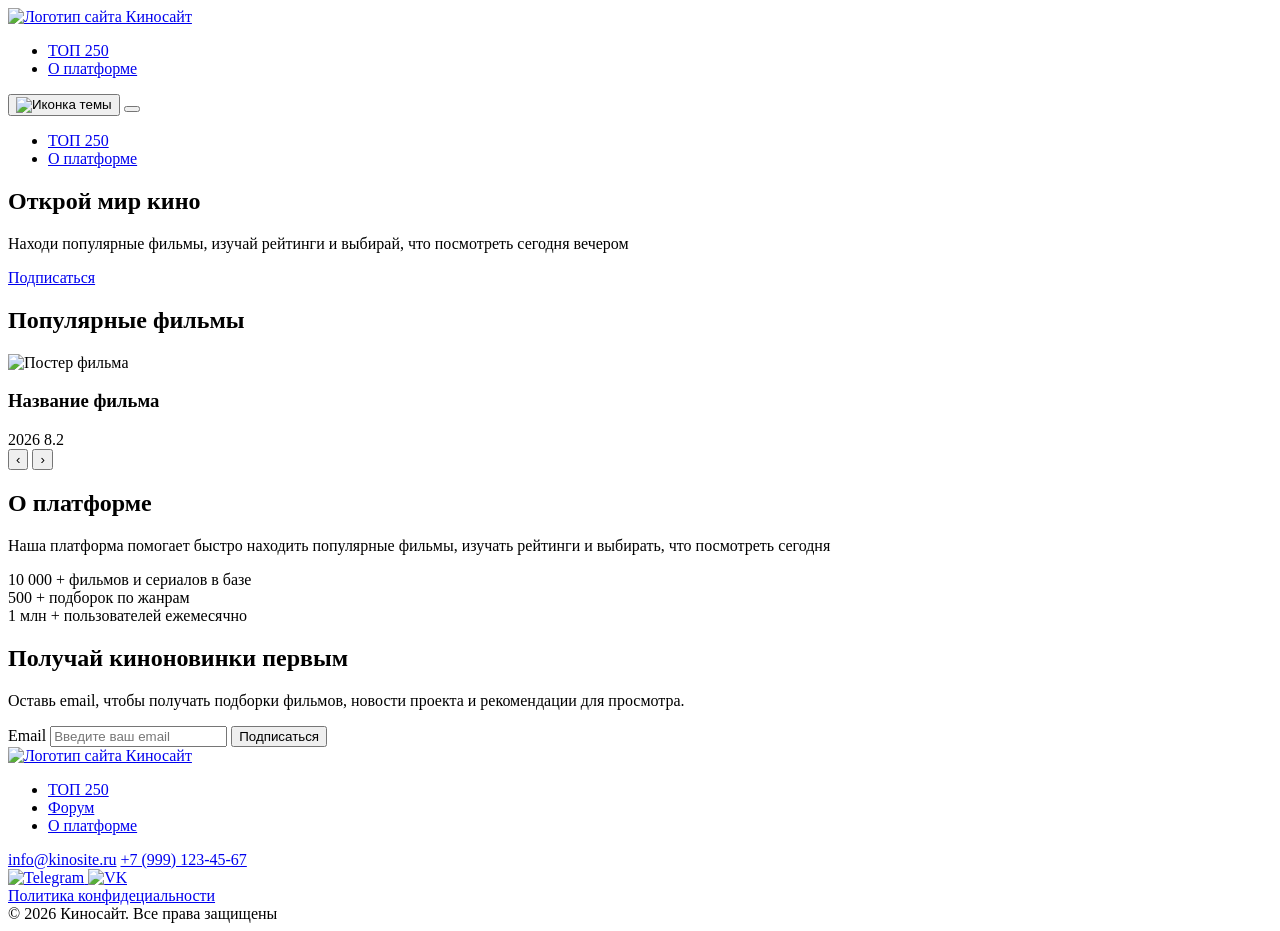
==== index.html @ c2e2c1c7 "Add files via upload" ====
<!DOCTYPE html>
<html lang="ru">

<head>
    <meta charset="UTF-8">
    <meta name="viewport" content="width=device-width, initial-scale=1.0">
    <title>Киносайт</title>

    <meta name="about_description" content="Киносайт - платформа для поиска популярных фильмов, рейтингов для просмотра">
    <meta name="keywords" content="кино, фильмы, топ 250, рейтинги">

    <meta property="og:title" content="Киносайт - популярные фильмы и рейтинги">
    <meta property="og:description" content="Находи популярные фильмы и выбирай кино для просмотра">
    <meta property="og:image" content=https://xcross16x-ctrl.github.io/kinosite/assets/images/og-image.png"">
    <meta property="og:type" content=website"">
    <meta property="og:url" content=" <meta property="og:url" content="">
    <meta name="theme-color" content="https://xcross16x-ctrl.github.io/kinosite/">
    <meta name="theme-color" content="#FFB300">
    <link rel="manifest" href="manifest.json">
    <link rel="stylesheet" href="css/reset.css">
    <link rel="stylesheet" href="css/fonts.css">
    <link rel="stylesheet" href="css/style.css">
    <link rel="stylesheet" href="css/theme.css">
</head>

<body>
    <!-- Шапка сайта -->
    <header class="header" itemscope itemtype="https://schema.org/WPHeader">
        <div class="container header_container">
            <a class="header_logo" href="#">
                <img src="assets/images/logo.png" alt="Логотип сайта Киносайт" itemprop="logo">
            </a>
            <nav class="header_nav" itemscope itemtype="https://schema.org/SiteNavigationElement">
                <ul class="header_menu">
                    <li class="header_item" itemprop="name">
                        <a class="header_item-link" href="top250.html" itemprop="url">ТОП 250</a>
                    </li>
                    <li class="header_item" itemprop="name">
                        <a class="header_item-link" href="#about" itemprop="url">О платформе</a>
                    </li>
                </ul>
            </nav>
            <div class="header_actions">
                <button class="header_theme" aria-label="Переключить тему" type="button">
                    <img src="assets/images/tema.png" alt="Иконка темы">
                </button>

                <button class="header_burger" type="button">
                    <span class="header_burger-line"></span>
                    <span class="header_burger-line"></span>
                    <span class="header_burger-line"></span>
                </button>
            </div>
            <!-- Мобильное меню -->
            <nav class="header_mobile-menu">
                <ul class="header_mobile-list">
                    <li><a href="top250.html">ТОП 250</a></li>
                    <li><a href="#about">О платформе</a></li>
                </ul>
            </nav>
        </div>
    </header>
    <main class="main">
        <!-- Hero-блок -->
        <section class="hero">
            <div class="container hero_container">
                <div class="hero_content">
                    <h1 class="hero_title">Открой мир кино</h1>
                    <p class="hero_subtitle">Находи популярные фильмы, изучай рейтинги и выбирай, что посмотреть сегодня вечером</p>
                    <a class="hero_cta" href="#subcribe">Подписаться</a>
                </div>
            </div>
        </section>
        <!-- Блок с фильмами -->
        <section class="movies section">
            <div class="container movies_container">
                <h2 class="title movies_title">Популярные фильмы</h2>
                <div class="movies_list">
                    <!-- С помощью JS -->
                    <article class="movie_card">
                        <img class="movie_card-poster" src="" alt="Постер фильма">
                        <div class="movie_card-content">
                            <h3 class="movie_card-title">Название фильма</h3>
                            <div class="movie_card-bottom">
                                <span class="movie_card-year">2026</span>
                                <span class="movie_card-rating">8.2</span>
                            </div>
                        </div>
                    </article>
                </div>
                <!-- Пагинация -->
                 <div class="movies_pagination">
                    <button class="movies_pagination-button movies_pagination-prev"> 
                        &#8249;
                    </button>
                    <button class="movies_pagination-button movies_pagination-next">
                        &#8250;
                    </button>
                 </div>
            </div>
        </section>
        <!-- Блок о платформе -->
        <section class="about section" id="about">
            <div class="container about_container">
                <h2 class="title about_title">О платформе</h2>
                <p class="about_description">Наша платформа помогает быстро находить популярные фильмы, изучать рейтинги и выбирать, что посмотреть сегодня</p>
                <div class="about_stats">
                    <div class="about_stat">
                        <span class="about_stat-number">10 000 +</span>
                        <span class="about_stat-text">фильмов и сериалов в базе</span>
                    </div>
                    <div class="about_stat">
                        <span class="about_stat-number">500 +</span>
                        <span class="about_stat-text">подборок по жанрам</span>
                    </div>
                    <div class="about_stat">
                        <span class="about_stat-number">1 млн +</span>
                        <span class="about_stat-text">пользователей ежемесячно</span>
                    </div>
                </div>
            </div>
        </section>
        <!-- Блок подписки -->
        <section class="subcribe section" id="subcribe">
            <div class="container subcribe_container">
                <h2 class="title subcribe_title">Получай киноновинки первым</h2>
                <p class="subcribe_description">Оставь email, чтобы получать подборки фильмов, новости проекта и рекомендации для просмотра.</p>
                <form class="subcribe_form">
                    <label class="visuall-hidden" for="email">Email</label>
                    <input id="email" class="subcribe_form-email" type="email" name="email" placeholder="Введите ваш email" aria-label="Введите ваш email" required>
                    <button class="subcribe_form-button" type="submit">Подписаться</button>
                </form>
            </div>
        </section>
    </main>
    <footer class="footer" itemscope itemtype="https://schema.org/WPFooter">
        <div class="footer_top">
            <div class="container footer_top-container">
                <div class="footer_left">
                    <a class="footer_logo" href="#">
                        <img src="assets/images/logo.png" alt="Логотип сайта Киносайт">
                    </a>
                </div>
                <div class="footer_center">
                    <nav class="footer_nav">
                        <ul class="footer_menu">
                            <li class="footer_item" itemprop="name">
                                <a class="footer_link" href="top250.html" itemprop="url">ТОП 250</a>
                            </li>
                            <li class="footer_item" itemprop="name">
                                <a class="footer_link" href="#" itemprop="url">Форум</a>
                            </li>
                            <li class="footer_item" itemprop="name">
                                <a class="footer_link" href="#about" itemprop="url">О платформе</a>
                            </li>
                        </ul>
                    </nav>
                </div>
                <div class="footer_right">
                    <a class="footer_contact" href="mailto:info@kinosite.ru">info@kinosite.ru</a>
                    <a class="footer_contact" href="tel:+79991234567">+7 (999) 123-45-67</a>
                    <div class="footer_social">
                        <a class="footer_social-link" href="#">
                            <img src="assets/icons/tg.jpg" alt="Telegram">
                        </a>
                        <a class="footer_social-link" href="#">
                            <img src="assets/icons/VK.com-logo.svg" alt="VK">
                        </a>
                    </div>
                </div>
            </div>
        </div>
        <div class="footer_bottom">
            <div class="container footer_bottom_container">
                <a class="footer_policy-link" href="#">Политика конфидециальности</a>
                <div class="footer_copy">
                    © 2026 Киносайт. Все права защищены
                </div>
            </div>
        </div>
    </footer>
    <script src="js/script.js"></script>
    <script src="js/theme.js"></script>
</body>

</html>
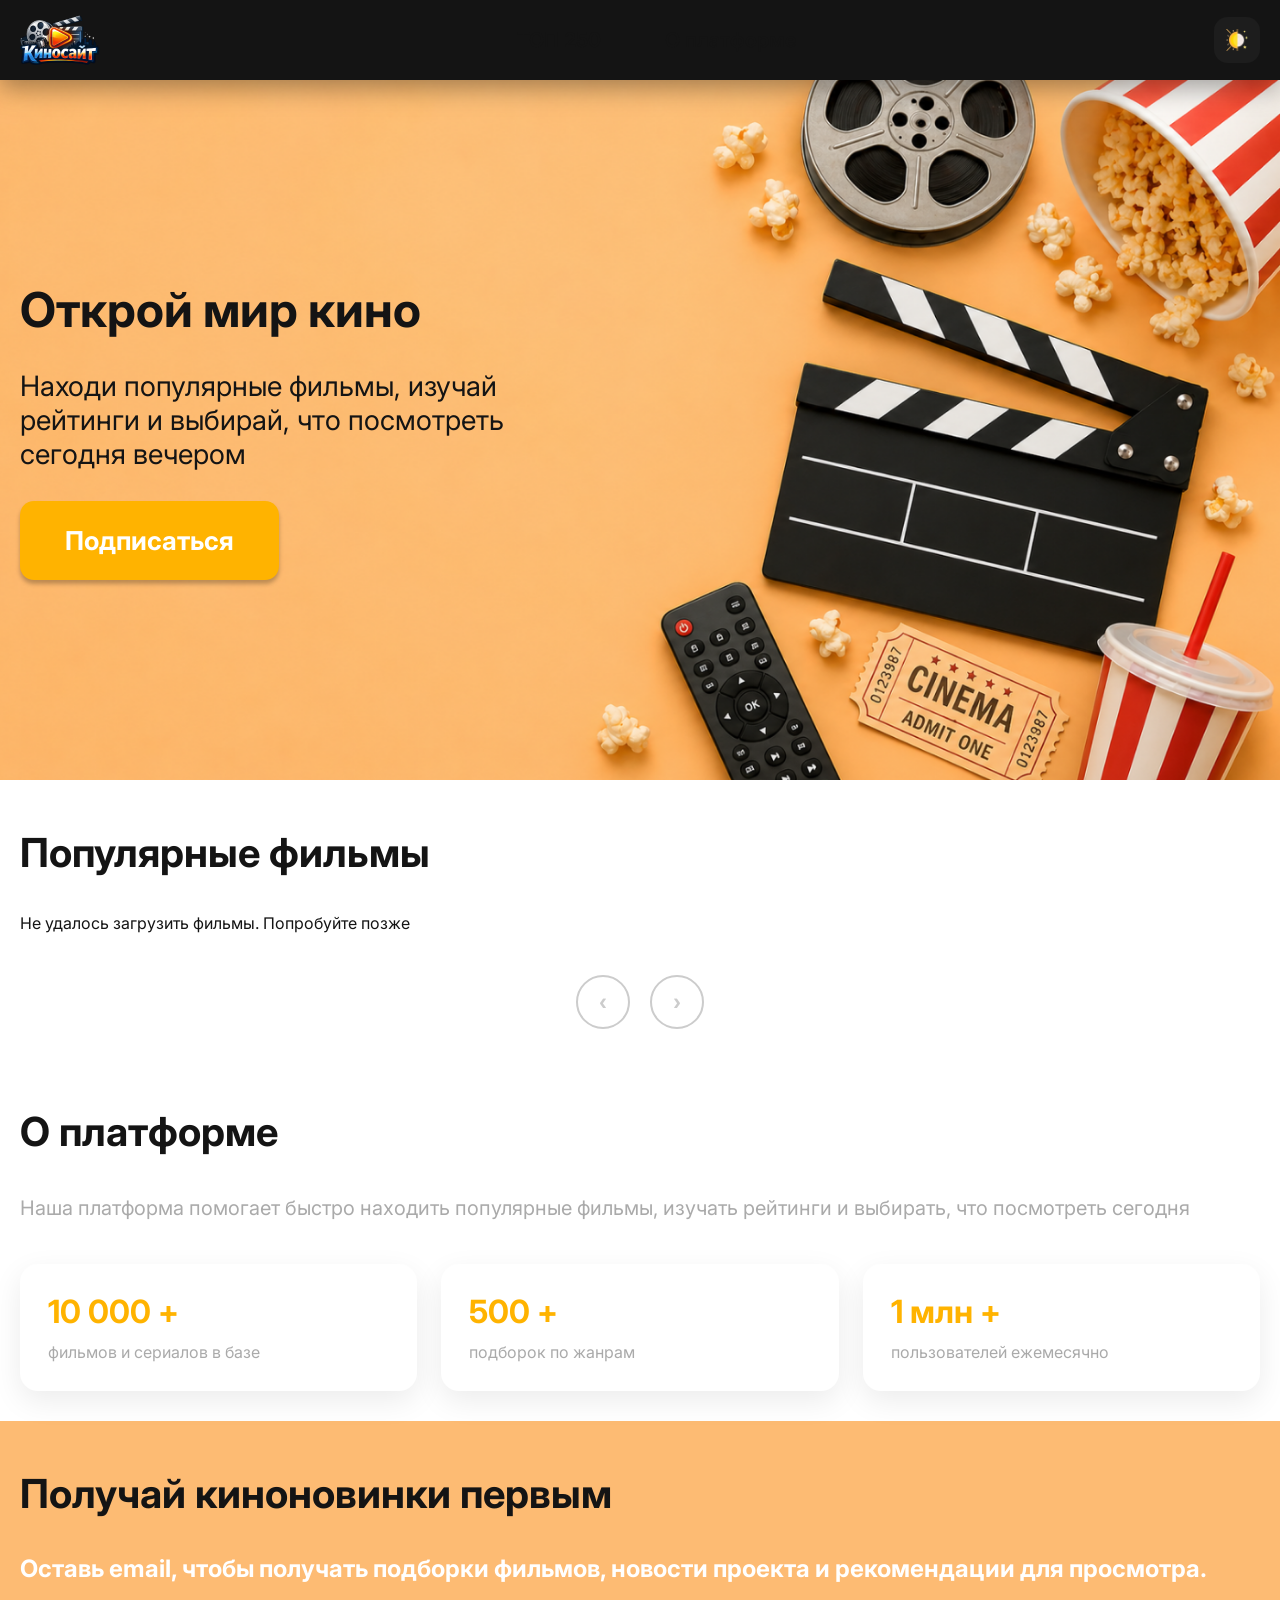
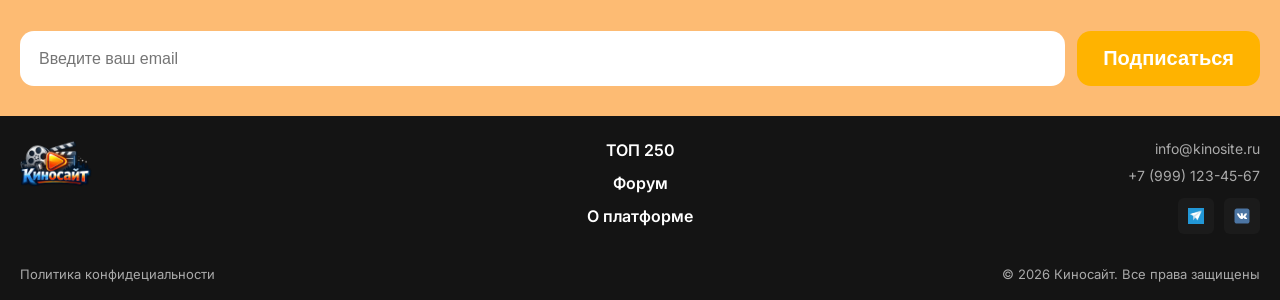
==== commit 39944205: "Add files via upload" ====
--- a/index.html
+++ b/index.html
@@ -11,7 +11,7 @@
 
     <meta property="og:title" content="Киносайт - популярные фильмы и рейтинги">
     <meta property="og:description" content="Находи популярные фильмы и выбирай кино для просмотра">
-    <meta property="og:image" content=https://xcross16x-ctrl.github.io/kinosite/assets/images/og-image.png"">
+    <meta property="og:image" content=assets/images/og-image.png"">
     <meta property="og:type" content=website"">
     <meta property="og:url" content=" <meta property="og:url" content="">
     <meta name="theme-color" content="https://xcross16x-ctrl.github.io/kinosite/">
--- a/css/fonts.css
+++ b/css/fonts.css
@@ -0,0 +1,4 @@
+@font-face {
+    font-family: "Inter";
+    src: url("../assets/fonts/Inter-VariableFont_opsz\,wght.ttf");
+}
--- a/css/style.css
+++ b/css/style.css
@@ -0,0 +1,698 @@
+:root{
+    /* цвет шапки и футера */
+    --color-dark: #141414;
+    /* цвет фона */
+    --color-light: #fff;
+    /* фон для hero-блока */
+    --color-hero-bg: #FDBB73;
+
+    /* акцент */
+    --color-accent: #FFB300;
+    /* не активная кнопка */
+    --color-disabled: #ccc;
+
+    /* белый текст */
+    --color-text-light: #fff;
+    /* приглущенный цвет */
+    --color-text-muted: #aaa;
+    /* черный текст */
+    --color-text: #141414;
+    --color-header-text: #fff
+    /* цвет текста в hero */
+    --color-hero-text: #3A2E2A;
+
+    /* тень для шапки */
+    --shadow-header: 0 8px 24px rgba(0,0,0, 0.35);
+    /* тень для выпадающего меню */
+    --shadow-dropdown: 0 10px 30px rgba(0,0,0, 0.5);
+    /* тень для кнопки в hero */
+    --shadow-hero-button: 0 4px 4px rgba(0, 0 , 0, 0.25);
+    /* тень для карточки */
+    --shadow-card: 0 10px 30px rgba(0,0,0, 0.08);
+    /* тень карточки при наведении */
+    --shadow-card-hover: 0 14px 36px rgba(0,0,0, 0.14);
+
+}
+html,
+body{
+    height: 100%;
+}
+
+body{
+    font-family: "Inter", Arial, sans-serif;
+    background: var(--color-light);
+    color: var(--color-text);
+    display: flex;
+    flex-direction: column;
+    min-height: 100vh;
+}
+.container{
+    width: 100%;
+    max-width: 1440px;
+    margin: 0 auto;
+    padding: 0 20px;
+}
+
+/* header */
+.header{
+    position: sticky;
+    top: 0;
+    z-index: 1000;
+    background: var(--color-dark);
+    box-shadow: var(--shadow-header);
+}
+.header_container{
+    min-height: 80px;
+    padding-top: 14px;
+    padding-bottom: 14px;
+    display: flex;
+    align-items: center;
+    justify-content: space-between;
+    gap: 24px;
+    position: relative;
+}
+.header_logo{
+    display: inline-flex;
+    align-items: center;
+    flex-shrink: 0;
+    transition: transoform 0.3s ease;
+}
+.header_logo:hover{
+    transform: scale(1.03);
+}
+.header_logo img{
+    width: 80px;
+    height: auto;
+    object-fit: contain;
+}
+.header_nav{
+    flex-grow: 1;
+    display: flex;
+    justify-content: center;
+}
+.header_menu{
+    display: flex;
+    align-items: center;
+    gap: 28px;
+}
+.header_item-link{
+    color: var(--color-header-text);
+    display: inline-flex;
+    align-items: center;
+    justify-content: center;
+    padding: 12px 18px;
+    font-size: 20px;
+    font-weight: 600;
+    transition: color 0.3s ease, transform 0.3s ease;
+}
+.header_item-link:hover{
+    color: var(--color-accent);
+    transform: translateY(-2px);
+}
+.header_actions{
+    display: flex;
+    align-items: center;
+    gap: 12px;
+    flex-shrink: 0;
+}
+.header_theme,
+.header_burger{
+    width: 46px;
+    height: 46px;
+    border: 1px solid transparent;
+    border-radius: 14px;
+    background: rgba(255, 255, 255, 0.04);
+    display: inline-flex;
+    align-items: center;
+    justify-content: center;
+    cursor: pointer;
+    transition: border-color 0.3s ease, transform 0.3s ease;
+}
+.header_theme:hover,
+.header_burger:hover{
+    border-color: rgba(255, 179, 0, 0.4);
+    transform: translateY(-2px);
+}
+.header_theme img{
+    width: 22px;
+    height: 22px;
+    object-fit: contain;
+}
+.header_burger{
+    display: none;
+    flex-direction: column;
+    gap: 4px;
+}
+.header_burger-line{
+    width: 20px;
+    height: 2px;
+    background: var(--color-accent);
+    display: block;
+}
+.header_mobile-menu{
+    position: absolute;
+    top: 100%;
+    right: 20px;
+    min-height: 200px;
+    padding: 16px;
+    border-radius: 12px;
+    background: var(--color-dark);
+    box-shadow: var(--shadow-dropdown);
+    opacity: 0;
+    pointer-events: none;
+    transform: translateY(-10px);
+    transition:  0.3s ease;
+}
+.header_mobile-menu.active{
+    opacity: 1;
+    pointer-events: auto;
+    transform: translateY(0);
+}
+.header_mobile-list{
+    display: flex;
+    flex-direction: column;
+    gap: 14px;
+}
+.header_mobile-list a{
+    color: var(--color-header-text);
+    font-size: 16px;
+    font-weight: 600;
+    transition: 0.3s ease;
+}
+.header_mobile-list a:hover{
+    color: var(--color-accent);
+}
+
+/* Основная часть */
+.main{
+    flex: 1;
+    background: var(--color-light);
+    color: var(--color-dark);
+}
+/* Hero-блок */
+.hero{
+    background: url("../assets/images/hero.png");
+    background-position: right center;
+    background-size: cover;
+    background-repeat: no-repeat;
+    background-color: var(--color-hero-bg);
+    min-height: 100vh;
+    display: flex;
+    align-items: center;
+}
+.hero_container{
+    display: flex;
+    align-items: center;
+}
+.hero_content{
+    max-width: 693px;
+    display: flex;
+    flex-direction: column;
+    gap: 43px;
+}
+.hero_title{
+    font-size: 48px;
+    font-weight: 700;
+    color: var(--color-hero-text);
+}
+.hero_subtitle{
+    font-size: 28px;
+    line-height: 34px;
+    color: var(--color-hero-text);
+}
+.hero_cta{
+    align-self: flex-start;
+    display: inline-flex;
+    align-items: center;
+    justify-content: center;
+    padding: 24px 45px;
+    border-radius: 14px;
+    background-color: var(--color-accent);
+    color: var(--color-text-light);
+    font-size: 26px;
+    font-weight: 700;
+    box-shadow: var(--shadow-hero-button);
+    transition: all 0.3s ease;
+}
+.hero_cta:hover{
+    transform: translateY(-2px);
+    opacity: 0.9;
+}
+
+.section{
+    padding-top: 48px;
+    padding-bottom: 30px;
+}
+.title{
+    font-size: 48px;
+    padding-bottom: 48px;
+    font-weight: 700;
+    color: var(--color-text);
+}
+/* Movies */
+.movies_list{
+    display: grid;
+    grid-template-columns: repeat(4, 1fr);
+    gap: 28px;
+}
+.movie_card{
+    display: flex;
+    flex-direction: column;
+    background: var(--color-light);
+    border-radius: 18px;
+    overflow: hidden;
+    box-shadow: var(--shadow-card);
+    transition: transform 0.3s ease, box-shadow 0.3s ease;
+}
+.movie_card:hover{
+    transform: translateY(-6px);
+    box-shadow: var(--shadow-card-hover);
+}
+.movie_card-poster{
+    width: 100%;
+    height: 360px;
+    object-fit: cover;
+}
+.movie_card-content{
+    display: flex;
+    flex-direction: column;
+    flex: 1;
+    gap: 12px;
+    padding: 18px;
+}
+.movie_card-title{
+    min-height: 48px;
+    font-size: 20px;
+    font-weight: 700;
+}
+.movie_card-bottom{
+    display: flex;
+    justify-content: space-between;
+    align-items: center;
+    margin-top: auto;
+}
+.movie_card-year{
+    font-size: 16px;
+    color: var(--color-text-muted);
+}
+.movie_card-rating{
+    font-weight: 700;
+    padding: 6px 10px;
+    background: var(--color-accent);
+    color: var(--color-text);
+    border-radius: 10px;
+}
+/* стили для кнопки подробнее */
+.movie_card-button{
+    display: inline-block;
+    text-align: center;
+    margin-top: 16px;
+    padding: 10px 16px;
+    border-radius: 12px;
+    background: transparent;
+    border: 2px solid var(--color-accent);
+    color: var(--color-accent);
+    font-size: 15px;
+    font-weight: 600;
+    transition: all 0.3s ease;
+}
+.movie_card-button:hover{
+    background: var(--color-accent);
+    color: var(--color-text);
+}
+.movies_pagination{
+    display: flex;
+    justify-content: center;
+    gap: 20px;
+    margin-top: 42px;
+}
+.movies_pagination-button {
+    width: 54px;
+    height: 54px;
+    border: 2px solid var(--color-accent);
+    border-radius: 50%;
+    background: transparent;
+    color: var(--color-accent);
+    display: flex;
+    align-items: center;
+    justify-content: center;
+    font-size: 24px;
+    font-weight: 700;
+    cursor: pointer;
+    transition: all 0.3s ease;
+}
+.movies_pagination-button:hover{
+    background: var(--color-accent);
+    color: var(--color-text);
+    transform: translateY(-2px);
+}
+.movies_pagination-button:disabled{
+    color: var(--color-disabled);
+    border-color: var(--color-disabled);
+    cursor: not-allowed;
+    transform: none;
+}
+/* Блок о платформе */
+.about{
+    background: var(--color-light);
+}
+.about_description{
+    /* max-width: 700px; */
+    margin-bottom: 40px;
+    font-size: 20px;
+    line-height: 1.6;
+    color: var(--color-text-muted);
+}
+.about_stats{
+    display: grid;
+    grid-template-columns: repeat(3, 1fr);
+    gap: 24px;
+}
+.about_stat{
+    padding: 28px;
+    border-radius: 18px;
+    background: var(--color-light);
+    box-shadow: var(--shadow-card);
+    display: flex;
+    flex-direction: column;
+    gap: 10px;
+    transition: transform 0.3s ease, box-shadow 0.3s ease;
+}
+.about_stat:hover{
+    transform: translateY(-4px);
+    box-shadow: var(--shadow-card-hover);
+}
+.about_stat-number{
+    font-size: 32px;
+    font-weight: 700;
+    color: var(--color-accent);
+}
+.about_stat-text{
+    font-size: 16px;
+    color: var(--color-text-muted);
+    line-height: 1.4;
+}
+
+/* Блок подписки subcribe */
+.subcribe {
+    background: var(--color-hero-bg);
+}
+.subcribe_container{
+    display: flex;
+    flex-direction: column;
+}
+.subcribe_description{
+    margin-bottom: 48px;
+    font-size: 24px;
+    font-weight: 700;
+    color: var(--color-text-light);
+}
+.subcribe_form{
+    width: 100%;
+    display: flex;
+    gap: 12px;
+}
+.subcribe_form-email{
+    flex: 1;
+    padding: 16px 18px;
+    border: 1px solid transparent;
+    border-radius: 14px;
+    background: var(--color-text-light);
+    color: var(--color-text);
+    font-size: 16px;
+    outline: none;
+    transition: border-color 0.3s ease;
+}
+.subcribe_form-email:focus{
+    border-color: var(--color-accent);
+}
+.subcribe_form-button{
+    padding: 16px 26px;
+    border: none;
+    border-radius: 14px;
+    background: var(--color-accent);
+    color: var(--color-text-light);
+    font-size: 26px;
+    font-weight: 700;
+    cursor: pointer;
+    transition: all 0.3 ease;
+}
+.subcribe_form-button:hover{
+    transform: translateY(-2px);
+    opacity: 0.9;
+}
+.visuall-hidden{
+    position: absolute;
+    width: 1px;
+    height: 1px;
+    margin: -1px;
+    padding: 0;
+    overflow: hidden;
+    clip: rect(0 0 0 0);
+    white-space: nowrap;
+    border: 0;
+}
+
+/* Footer */
+.footer{
+    background: var(--color-dark);
+    color: var(--color-text-light);
+    padding-top: 24px;
+}
+.footer_top{
+    padding-bottom: 18px;
+}
+.footer_top-container{
+    display: grid;
+    grid-template-columns: 1fr auto 1fr;
+    align-items: start;
+    gap: 40px;
+}
+.footer_left{
+    display: flex;
+    align-items: flex-start;
+}
+.footer_logo{
+    display: inline-flex;
+    align-items: center;
+}
+.footer_logo img{
+    width: 72px;
+    height: auto;
+}
+.footer_center{
+    display: flex;
+    justify-content: center;
+}
+.footer_menu{
+    display: flex;
+    flex-direction: column;
+    align-items: center;
+    gap: 13px;
+}
+.footer_link{
+    font-size: 16px;
+    font-weight: 600;
+    color: var(--color-header-text);
+    transition: color 0.3s ease;
+}
+.footer_link:hover{
+    color: var(--color-accent);
+}
+.footer_right{
+    display: flex;
+    flex-direction: column;
+    align-items: flex-end;
+    gap: 10px;
+}
+.footer_contact{
+    color: var(--color-text-muted);
+    font-size: 14px;
+    transition: color 0.3s ease;
+}
+.footer_contact:hover{
+    color: var(--color-accent);
+}
+.footer_social{
+    display: flex;
+    gap: 10px;
+    margin-top: 4px;
+}
+.footer_social-link{
+    width: 36px;
+    height: 36px;
+    border: 1px solid transparent;
+    border-radius: 6px;
+    background: #1b1b1b;
+    display: flex;
+    align-items: center;
+    justify-content: center;
+    transition: border-color 0.3s ease, transform 0.3s ease;
+}
+.footer_social-link:hover{
+    border-color: rgba(255, 179, 0, 0.4);
+    transform: translateY(-2px);
+}
+.footer_social-link img{
+    width: 16px;
+    height: 16px;
+    object-fit: contain;
+}
+.footer_bottom{
+    padding: 14px 0 18px;
+}
+.footer_bottom_container{
+    display: flex;
+    justify-content: space-between;
+    align-items: center;
+    gap: 20px;
+}
+.footer_policy-link,
+.footer_copy{
+    color: var(--color-text-muted);
+    font-size: 13px;
+}
+.footer_policy-link{
+    transition: color 0.3s ease;
+}
+.footer_policy-link:hover{
+    color: var(--color-accent);
+}
+.footer_copy{
+    text-align: right;
+}
+
+/* Адаптив */
+/* ширина 992px и меньше */
+@media (max-width: 992px){
+    .header_logo img{
+        width: 70px;
+    }
+    .header_menu{
+        gap: 10px;
+    }
+    .header_item-link{
+        padding: 10px 14px;
+        font-size: 15px;
+    }
+}
+.hero{
+    min-height: 700px;
+    background-position: center right;
+}
+.hero_content{
+    max-width: 560px;
+    gap: 30px;
+}
+.title{
+    font-size: 40px;
+    padding-bottom: 36px;
+}
+.movies_list{
+    grid-template-columns: repeat(2, 1fr);
+}
+.about_stat{
+    grid-template-columns: 1fr;
+}
+.subcribe_form-button{
+    font-size: 20px;
+}
+/* 768px и меньше */
+@media (max-width: 768px){
+    .header_container{
+        min-height: 72px;
+    }
+    .header_nav{
+        display: none;
+    }
+    .header_burger{
+        display: inline-flex;
+    }
+    .header_logo img{
+        width: 64px;
+    }
+    .hero{
+        min-height: 620px;
+        background-position: center;
+    }
+    .hero_content{
+        min-width: 500px;
+    }
+    .hero_title{
+        font-size: 38px;
+    }
+    .hero_subtitle{
+        font-size: 22px;
+    }
+    .hero_cta{
+        padding: 18px 34px;
+        font-size: 22px;
+    }
+    .section{
+        padding-top: 40px;
+        padding-bottom: 28px;
+    }
+    .title{
+     font-size: 34px;
+     margin-bottom: 30px;
+     text-align: center;
+    }
+    .movies_list{
+        gap: 20px;
+    }
+    .movie_card-poster{
+        height: 300px;
+    }
+    .about_description,
+    .subcribe_description{
+        font-size: 18px;
+        text-align: center;
+    }
+    .subcribe_form{
+        flex-direction: column;
+    }
+    .subcribe_form-button{
+        width: 100px;
+    }
+    .footer_top-container{
+        grid-template-columns: 1fr;
+        justify-content: center;
+        align-items: center;
+        text-align: center;
+        gap: 24px;
+    }
+    .footer_left,
+    .footer_center,
+    .footer_right{
+        justify-content: center;
+        align-items: center;
+    }
+    .footer_bottom_container{
+        flex-direction: column;
+    }
+    .footer_copy{
+        text-align: center;
+    }
+}
+
+/* 480px и меньше */
+@media (max-width: 480px){
+    .header_container{
+        min-height: 70px;
+        padding-bottom: 10px;
+        padding-top: 10px;
+        gap: 12px;
+    }
+    .header_logo img{
+        width: 56px;
+    }
+    .header_theme,
+    .header_burger{
+        width: 40px;
+        height: 40px;
+        border-radius: 12px;
+    }
+    .movies_list{
+        grid-template-columns: 1fr;
+    }
+}
--- a/css/theme.css
+++ b/css/theme.css
@@ -0,0 +1,6 @@
+body.dark-theme{
+     --color-dark: #141414;
+    --color-light: #fff;
+    --color-text: #fff;
+    --color-header-text: #141414;
+}
